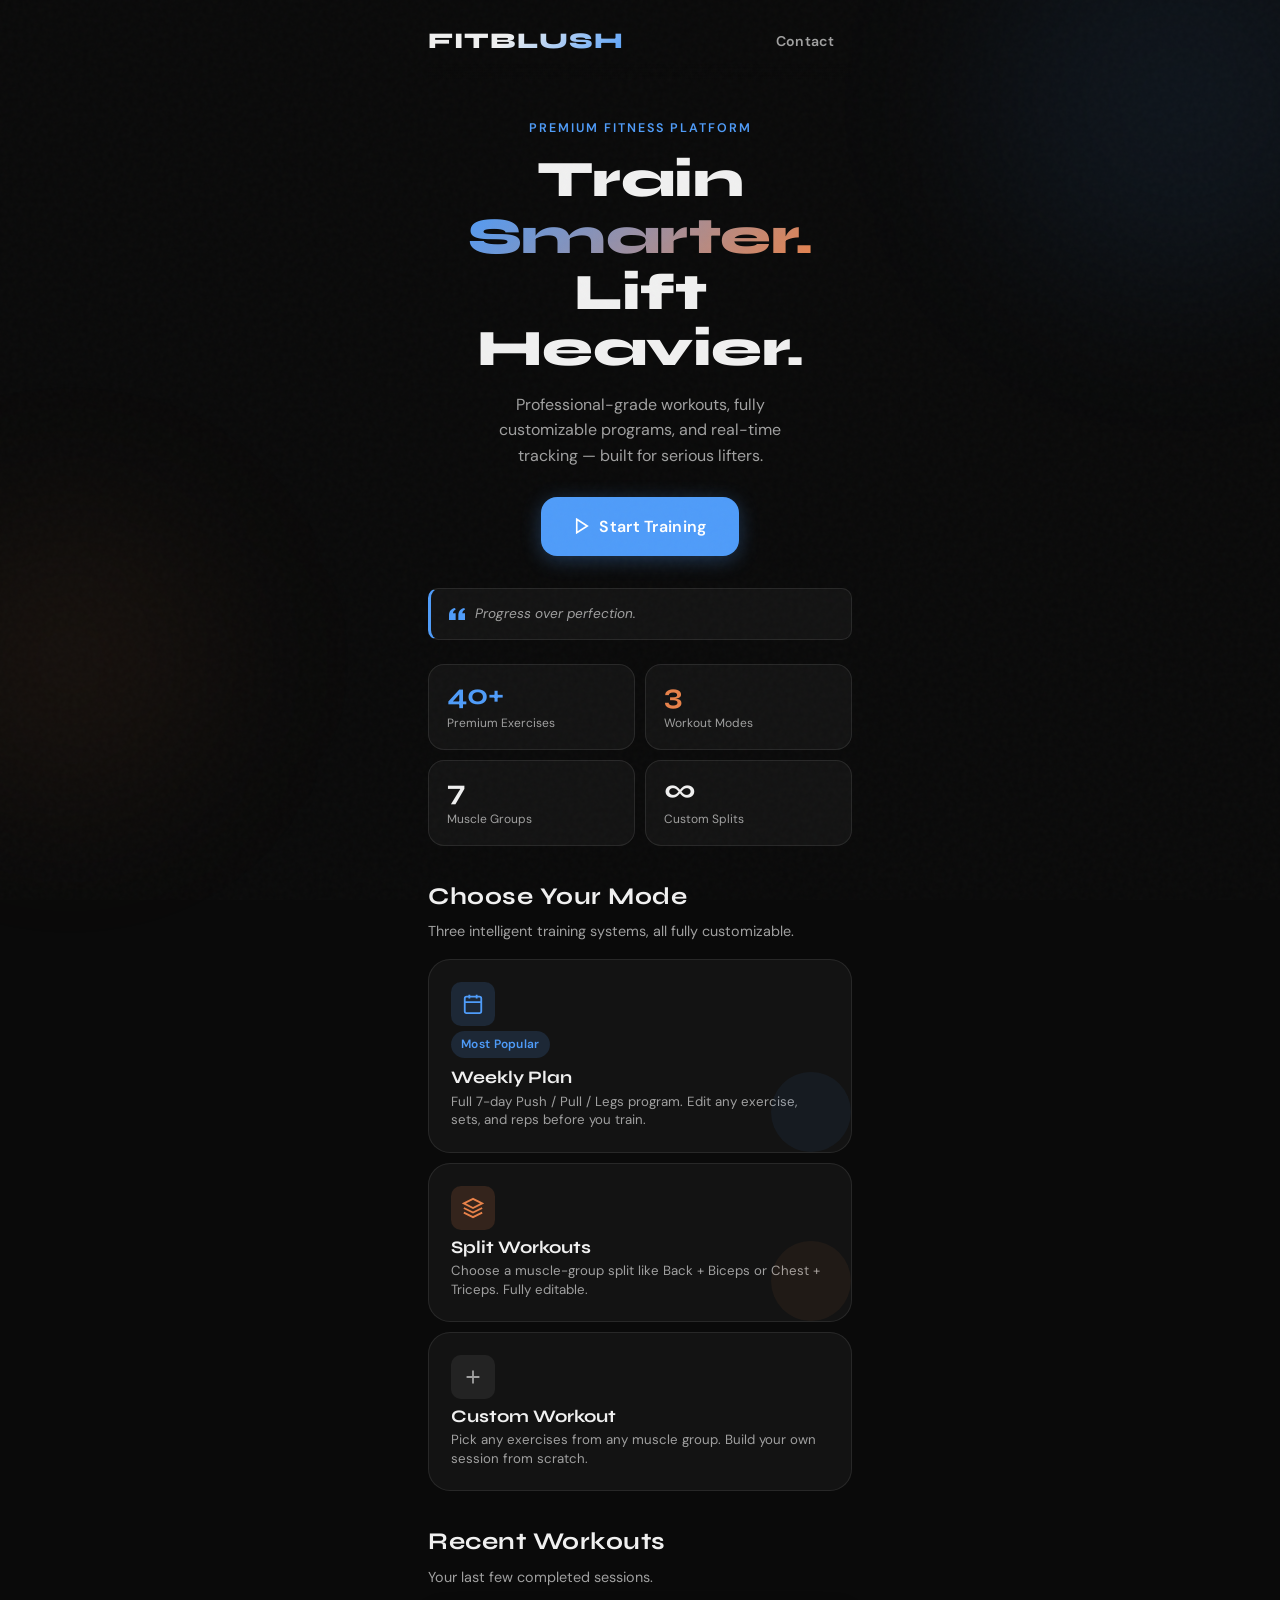
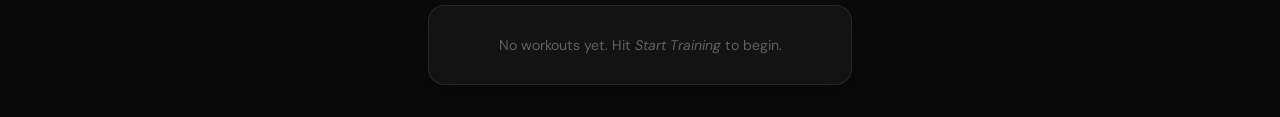
==== index.html @ eb0ba2d8 "Add files via upload" ====
<!DOCTYPE html>
<html lang="en">
<head>
  <meta charset="UTF-8">
  <meta name="viewport" content="width=device-width, initial-scale=1.0">
  <title>FITBLUSH — Premium Fitness</title>
  <link rel="stylesheet" href="style.css">
</head>
<body>
  <div class="bg-orb bg-orb-1"></div>
  <div class="bg-orb bg-orb-2"></div>

  <div class="app-container">
    <!-- NAV -->
    <nav class="navbar">
      <span class="navbar-logo">FITBLUSH</span>
      <a href="contact.html" class="btn btn-ghost">Contact</a>
    </nav>

    <!-- HERO -->
    <section class="hero fade-in">
      <div class="hero-eyebrow">Premium Fitness Platform</div>
      <h1>Train<br><span>Smarter.</span><br>Lift Heavier.</h1>
      <p>Professional-grade workouts, fully customizable programs, and real-time tracking — built for serious lifters.</p>
      <a href="builder.html" class="btn btn-primary btn-lg">
        <svg viewBox="0 0 24 24" fill="none" stroke="currentColor" stroke-width="2.2" width="18" height="18">
          <polygon points="5 3 19 12 5 21 5 3"/>
        </svg>
        Start Training
      </a>
    </section>

    <!-- QUOTE -->
    <div class="quote-bar fade-in" id="quote-bar">
      <svg viewBox="0 0 24 24" fill="currentColor" width="16" height="16" style="color:var(--accent-blue);flex-shrink:0">
        <path d="M14.017 21v-7.391c0-5.704 3.731-9.57 8.983-10.609l.995 2.151c-2.432.917-3.995 3.638-3.995 5.849h4v10h-9.983zm-14.017 0v-7.391c0-5.704 3.748-9.57 9-10.609l.996 2.151c-2.433.917-3.996 3.638-3.996 5.849h3.983v10h-9.983z"/>
      </svg>
      <p id="quote-text"></p>
    </div>

    <!-- STATS -->
    <div class="stat-grid fade-in">
      <div class="stat-box blue">
        <div class="val">40+</div>
        <div class="lbl">Premium Exercises</div>
      </div>
      <div class="stat-box orange">
        <div class="val">3</div>
        <div class="lbl">Workout Modes</div>
      </div>
      <div class="stat-box">
        <div class="val">7</div>
        <div class="lbl">Muscle Groups</div>
      </div>
      <div class="stat-box">
        <div class="val">∞</div>
        <div class="lbl">Custom Splits</div>
      </div>
    </div>

    <!-- MODES SECTION -->
    <div class="section-header">
      <h2>Choose Your Mode</h2>
      <p>Three intelligent training systems, all fully customizable.</p>
    </div>

    <div class="stagger">
      <a href="builder.html?mode=weekly" class="mode-card blue" style="display:block;text-decoration:none;margin-bottom:10px">
        <div class="mode-icon blue">
          <svg viewBox="0 0 24 24" fill="none" stroke="currentColor" stroke-width="2">
            <rect x="3" y="4" width="18" height="18" rx="2"/><line x1="16" y1="2" x2="16" y2="6"/>
            <line x1="8" y1="2" x2="8" y2="6"/><line x1="3" y1="10" x2="21" y2="10"/>
          </svg>
        </div>
        <span class="badge badge-blue" style="margin-bottom:6px">Most Popular</span>
        <h3>Weekly Plan</h3>
        <p>Full 7-day Push / Pull / Legs program. Edit any exercise, sets, and reps before you train.</p>
      </a>

      <a href="builder.html?mode=split" class="mode-card orange" style="display:block;text-decoration:none;margin-bottom:10px">
        <div class="mode-icon orange">
          <svg viewBox="0 0 24 24" fill="none" stroke="currentColor" stroke-width="2">
            <path d="M12 2L2 7l10 5 10-5-10-5z"/><path d="M2 17l10 5 10-5"/><path d="M2 12l10 5 10-5"/>
          </svg>
        </div>
        <h3>Split Workouts</h3>
        <p>Choose a muscle-group split like Back + Biceps or Chest + Triceps. Fully editable.</p>
      </a>

      <a href="builder.html?mode=custom" class="mode-card" style="display:block;text-decoration:none">
        <div class="mode-icon glass">
          <svg viewBox="0 0 24 24" fill="none" stroke="currentColor" stroke-width="2">
            <line x1="12" y1="5" x2="12" y2="19"/><line x1="5" y1="12" x2="19" y2="12"/>
          </svg>
        </div>
        <h3>Custom Workout</h3>
        <p>Pick any exercises from any muscle group. Build your own session from scratch.</p>
      </a>
    </div>

    <!-- RECENT HISTORY -->
    <div class="section-header mt-32">
      <h2>Recent Workouts</h2>
      <p>Your last few completed sessions.</p>
    </div>
    <div id="history-list">
      <div class="card card-sm text-center" style="color:var(--text-3);font-size:0.88rem;padding:28px">
        No workouts yet. Hit <em>Start Training</em> to begin.
      </div>
    </div>

    <div class="pb-32"></div>
  </div>

  <script src="script.js"></script>
  <script>
    // Quote
    document.getElementById('quote-text').textContent = randomQuote();

    // History
    const hist = WorkoutStore.getHistory();
    const histEl = document.getElementById('history-list');
    if (hist.length) {
      histEl.innerHTML = hist.slice(0, 4).map(h => {
        const d = new Date(h.date);
        const dateStr = d.toLocaleDateString('en-US', { weekday:'short', month:'short', day:'numeric' });
        const timeStr = d.toLocaleTimeString('en-US', { hour:'2-digit', minute:'2-digit' });
        return `
          <div class="day-row" style="cursor:default;margin-bottom:10px">
            <div class="day-dot"></div>
            <div class="day-row-text">
              <h4>${h.name || 'Workout'}</h4>
              <p>${h.exercises || 0} exercises · ${h.totalSets || 0} sets · ${formatTime(h.duration || 0)}</p>
            </div>
            <span class="text-xs text-3">${dateStr}<br>${timeStr}</span>
          </div>`;
      }).join('');
    }
  </script>
</body>
</html>
---- style.css ----
/* ============================================================
   FITBLUSH — Premium Design System
   Author: FitBlush / artistryanstudios@gmail.com
   ============================================================ */

@import url('https://fonts.googleapis.com/css2?family=Syne:wght@400;600;700;800&family=DM+Sans:wght@300;400;500;600&display=swap');

/* ─── TOKENS ─────────────────────────────────────────────── */
:root {
  --bg:          #0a0a0a;
  --bg-2:        #111111;
  --bg-3:        #161616;
  --glass:       rgba(255,255,255,0.04);
  --glass-2:     rgba(255,255,255,0.07);
  --glass-border:rgba(255,255,255,0.09);
  --text:        #f0f0f0;
  --text-2:      #a0a0a0;
  --text-3:      #606060;
  --accent-blue: #4F9CF9;
  --accent-blue-dim: rgba(79,156,249,0.15);
  --accent-orange: #E8824A;
  --accent-orange-dim: rgba(232,130,74,0.15);
  --glow-blue:   0 0 30px rgba(79,156,249,0.18);
  --glow-orange: 0 0 30px rgba(232,130,74,0.18);
  --radius-sm:   10px;
  --radius-md:   16px;
  --radius-lg:   22px;
  --radius-xl:   32px;
  --shadow:      0 8px 32px rgba(0,0,0,0.5);
  --shadow-sm:   0 4px 16px rgba(0,0,0,0.35);
  --font-head:   'Syne', sans-serif;
  --font-body:   'DM Sans', sans-serif;
  --transition:  0.22s cubic-bezier(0.4,0,0.2,1);
}

/* ─── RESET ──────────────────────────────────────────────── */
*, *::before, *::after { box-sizing: border-box; margin: 0; padding: 0; }
html { font-size: 16px; scroll-behavior: smooth; }
body {
  background: var(--bg);
  color: var(--text);
  font-family: var(--font-body);
  font-weight: 400;
  line-height: 1.6;
  min-height: 100vh;
  -webkit-font-smoothing: antialiased;
  overflow-x: hidden;
}
a { color: inherit; text-decoration: none; }
button { cursor: pointer; border: none; background: none; font-family: var(--font-body); }
input, select, textarea { font-family: var(--font-body); }

/* ─── NOISE TEXTURE OVERLAY ──────────────────────────────── */
body::before {
  content: '';
  position: fixed;
  inset: 0;
  background-image: url("data:image/svg+xml,%3Csvg viewBox='0 0 200 200' xmlns='http://www.w3.org/2000/svg'%3E%3Cfilter id='n'%3E%3CfeTurbulence type='fractalNoise' baseFrequency='0.9' numOctaves='4' stitchTiles='stitch'/%3E%3C/filter%3E%3Crect width='100%25' height='100%25' filter='url(%23n)' opacity='1'/%3E%3C/svg%3E");
  opacity: 0.025;
  pointer-events: none;
  z-index: 9999;
}

/* ─── BACKGROUND GLOW ORBS ──────────────────────────────── */
.bg-orb {
  position: fixed;
  border-radius: 50%;
  filter: blur(80px);
  pointer-events: none;
  z-index: 0;
}
.bg-orb-1 {
  width: 400px; height: 400px;
  background: rgba(79,156,249,0.07);
  top: -100px; right: -100px;
}
.bg-orb-2 {
  width: 300px; height: 300px;
  background: rgba(232,130,74,0.06);
  bottom: 10%; left: -80px;
}

/* ─── LAYOUT ─────────────────────────────────────────────── */
.app-container {
  position: relative;
  z-index: 1;
  max-width: 480px;
  margin: 0 auto;
  padding: 0 20px;
  min-height: 100vh;
}

/* ─── NAVBAR ─────────────────────────────────────────────── */
.navbar {
  display: flex;
  align-items: center;
  justify-content: space-between;
  padding: 20px 0 16px;
  position: sticky;
  top: 0;
  z-index: 100;
  background: linear-gradient(to bottom, var(--bg) 80%, transparent);
}
.navbar-logo {
  font-family: var(--font-head);
  font-weight: 800;
  font-size: 1.4rem;
  letter-spacing: 1px;
  background: linear-gradient(135deg, var(--text) 40%, var(--accent-blue));
  -webkit-background-clip: text;
  -webkit-text-fill-color: transparent;
}
.navbar-back {
  display: flex;
  align-items: center;
  gap: 6px;
  color: var(--text-2);
  font-size: 0.9rem;
  font-weight: 500;
  transition: color var(--transition);
}
.navbar-back:hover { color: var(--text); }
.navbar-back svg { width: 18px; height: 18px; }

/* ─── GLASS CARD ─────────────────────────────────────────── */
.card {
  background: var(--glass);
  border: 1px solid var(--glass-border);
  border-radius: var(--radius-lg);
  backdrop-filter: blur(12px);
  -webkit-backdrop-filter: blur(12px);
  padding: 24px;
  box-shadow: var(--shadow-sm);
  transition: border-color var(--transition), box-shadow var(--transition);
}
.card:hover {
  border-color: rgba(255,255,255,0.14);
  box-shadow: var(--shadow);
}
.card-sm { padding: 16px 20px; border-radius: var(--radius-md); }

/* ─── BUTTONS ────────────────────────────────────────────── */
.btn {
  display: inline-flex;
  align-items: center;
  justify-content: center;
  gap: 8px;
  padding: 14px 28px;
  border-radius: var(--radius-md);
  font-family: var(--font-body);
  font-weight: 600;
  font-size: 0.95rem;
  letter-spacing: 0.3px;
  transition: all var(--transition);
  position: relative;
  overflow: hidden;
}
.btn::after {
  content: '';
  position: absolute;
  inset: 0;
  background: rgba(255,255,255,0);
  transition: background var(--transition);
}
.btn:hover::after { background: rgba(255,255,255,0.06); }
.btn:active { transform: scale(0.97); }

.btn-primary {
  background: var(--accent-blue);
  color: #fff;
  box-shadow: 0 4px 20px rgba(79,156,249,0.3);
}
.btn-primary:hover { box-shadow: 0 6px 28px rgba(79,156,249,0.45); }

.btn-secondary {
  background: var(--glass-2);
  border: 1px solid var(--glass-border);
  color: var(--text);
}

.btn-orange {
  background: var(--accent-orange);
  color: #fff;
  box-shadow: 0 4px 20px rgba(232,130,74,0.3);
}
.btn-orange:hover { box-shadow: 0 6px 28px rgba(232,130,74,0.45); }

.btn-ghost {
  color: var(--text-2);
  padding: 10px 18px;
  font-size: 0.88rem;
}
.btn-ghost:hover { color: var(--text); }

.btn-full { width: 100%; }
.btn-lg { padding: 17px 32px; font-size: 1rem; border-radius: var(--radius-md); }

.btn-icon {
  width: 48px; height: 48px;
  padding: 0;
  border-radius: 50%;
  background: var(--glass-2);
  border: 1px solid var(--glass-border);
  color: var(--text);
  flex-shrink: 0;
}
.btn-icon svg { width: 20px; height: 20px; }
.btn-icon:hover { background: var(--glass-border); }

/* ─── FORM INPUTS ────────────────────────────────────────── */
.input {
  width: 100%;
  background: var(--glass);
  border: 1px solid var(--glass-border);
  border-radius: var(--radius-sm);
  color: var(--text);
  padding: 12px 16px;
  font-size: 0.95rem;
  transition: border-color var(--transition);
  outline: none;
}
.input:focus { border-color: rgba(79,156,249,0.5); }
.input::placeholder { color: var(--text-3); }

.input-num {
  width: 64px;
  text-align: center;
  padding: 8px 8px;
  font-size: 1rem;
  font-weight: 600;
  border-radius: var(--radius-sm);
  background: var(--glass-2);
  border: 1px solid var(--glass-border);
  color: var(--text);
  outline: none;
  transition: border-color var(--transition);
  -moz-appearance: textfield;
}
.input-num:focus { border-color: var(--accent-blue); }
.input-num::-webkit-inner-spin-button,
.input-num::-webkit-outer-spin-button { -webkit-appearance: none; }

/* ─── LABEL ──────────────────────────────────────────────── */
.label {
  font-size: 0.75rem;
  font-weight: 600;
  text-transform: uppercase;
  letter-spacing: 1px;
  color: var(--text-3);
  display: block;
  margin-bottom: 6px;
}
.label-blue { color: var(--accent-blue); }
.label-orange { color: var(--accent-orange); }

/* ─── SECTION HEADER ─────────────────────────────────────── */
.section-header {
  margin: 32px 0 16px;
}
.section-header h2 {
  font-family: var(--font-head);
  font-size: 1.5rem;
  font-weight: 700;
  letter-spacing: 0.5px;
}
.section-header p {
  color: var(--text-2);
  font-size: 0.9rem;
  margin-top: 4px;
}

/* ─── HERO ───────────────────────────────────────────────── */
.hero {
  padding: 40px 0 32px;
  text-align: center;
}
.hero-eyebrow {
  font-size: 0.78rem;
  font-weight: 600;
  letter-spacing: 2px;
  text-transform: uppercase;
  color: var(--accent-blue);
  margin-bottom: 14px;
}
.hero h1 {
  font-family: var(--font-head);
  font-size: clamp(2.4rem, 8vw, 3.2rem);
  font-weight: 800;
  line-height: 1.1;
  letter-spacing: -0.5px;
}
.hero h1 span {
  background: linear-gradient(135deg, var(--accent-blue), var(--accent-orange));
  -webkit-background-clip: text;
  -webkit-text-fill-color: transparent;
}
.hero p {
  color: var(--text-2);
  font-size: 1rem;
  margin: 14px 0 28px;
  max-width: 320px;
  margin-left: auto;
  margin-right: auto;
}

/* ─── MOTIVATION QUOTE ───────────────────────────────────── */
.quote-bar {
  display: flex;
  align-items: center;
  gap: 10px;
  padding: 14px 18px;
  background: var(--glass);
  border: 1px solid var(--glass-border);
  border-left: 3px solid var(--accent-blue);
  border-radius: var(--radius-sm);
  margin-bottom: 24px;
}
.quote-bar p {
  font-size: 0.85rem;
  color: var(--text-2);
  font-style: italic;
}

/* ─── BADGE ──────────────────────────────────────────────── */
.badge {
  display: inline-flex;
  align-items: center;
  gap: 5px;
  padding: 4px 10px;
  border-radius: 100px;
  font-size: 0.75rem;
  font-weight: 600;
  letter-spacing: 0.3px;
}
.badge-blue  { background: var(--accent-blue-dim);   color: var(--accent-blue);   }
.badge-orange{ background: var(--accent-orange-dim); color: var(--accent-orange); }
.badge-glass { background: var(--glass-2); color: var(--text-2); }

/* ─── DIVIDER ────────────────────────────────────────────── */
.divider {
  height: 1px;
  background: var(--glass-border);
  margin: 20px 0;
}

/* ─── EXERCISE ROW ───────────────────────────────────────── */
.exercise-row {
  display: flex;
  align-items: flex-start;
  justify-content: space-between;
  gap: 12px;
  padding: 16px 20px;
  background: var(--glass);
  border: 1px solid var(--glass-border);
  border-radius: var(--radius-md);
  transition: border-color var(--transition);
}
.exercise-row:hover { border-color: rgba(255,255,255,0.12); }
.exercise-row + .exercise-row { margin-top: 10px; }

.exercise-name {
  font-weight: 600;
  font-size: 0.95rem;
  color: var(--text);
  flex: 1;
  padding-top: 2px;
}
.exercise-muscle {
  font-size: 0.75rem;
  color: var(--text-3);
  margin-top: 2px;
  font-weight: 400;
}

.exercise-controls {
  display: flex;
  align-items: center;
  gap: 12px;
  flex-shrink: 0;
}
.field-group {
  display: flex;
  flex-direction: column;
  align-items: center;
  gap: 4px;
}
.field-group label {
  font-size: 0.65rem;
  font-weight: 600;
  text-transform: uppercase;
  letter-spacing: 0.8px;
  color: var(--text-3);
}

/* ─── PROGRESS BAR ───────────────────────────────────────── */
.progress-bar {
  height: 4px;
  background: var(--glass-2);
  border-radius: 100px;
  overflow: hidden;
}
.progress-fill {
  height: 100%;
  background: linear-gradient(90deg, var(--accent-blue), var(--accent-orange));
  border-radius: 100px;
  transition: width 0.4s cubic-bezier(0.4,0,0.2,1);
}

/* ─── ACTIVE WORKOUT ─────────────────────────────────────── */
.workout-timer {
  font-family: var(--font-head);
  font-size: clamp(3.5rem, 18vw, 5.5rem);
  font-weight: 800;
  letter-spacing: -2px;
  text-align: center;
  line-height: 1;
  background: linear-gradient(135deg, var(--text) 50%, var(--accent-blue));
  -webkit-background-clip: text;
  -webkit-text-fill-color: transparent;
}

.workout-exercise-name {
  font-family: var(--font-head);
  font-size: clamp(1.5rem, 6vw, 2rem);
  font-weight: 700;
  text-align: center;
  letter-spacing: 0.3px;
}

.set-bubble {
  width: 36px; height: 36px;
  border-radius: 50%;
  display: flex; align-items: center; justify-content: center;
  font-size: 0.85rem;
  font-weight: 700;
  border: 2px solid var(--glass-border);
  color: var(--text-3);
  transition: all var(--transition);
}
.set-bubble.done {
  background: var(--accent-blue);
  border-color: var(--accent-blue);
  color: #fff;
}
.set-bubble.active {
  background: var(--accent-orange-dim);
  border-color: var(--accent-orange);
  color: var(--accent-orange);
}

/* ─── REST OVERLAY ───────────────────────────────────────── */
.rest-overlay {
  position: fixed;
  inset: 0;
  background: rgba(10,10,10,0.92);
  backdrop-filter: blur(16px);
  z-index: 200;
  display: flex;
  flex-direction: column;
  align-items: center;
  justify-content: center;
  gap: 20px;
  opacity: 0;
  pointer-events: none;
  transition: opacity 0.3s;
}
.rest-overlay.active { opacity: 1; pointer-events: all; }
.rest-label {
  font-size: 0.8rem;
  font-weight: 700;
  letter-spacing: 2px;
  text-transform: uppercase;
  color: var(--accent-orange);
}
.rest-timer {
  font-family: var(--font-head);
  font-size: clamp(5rem, 22vw, 8rem);
  font-weight: 800;
  letter-spacing: -4px;
  line-height: 1;
  color: var(--text);
}
.rest-ring {
  width: 180px; height: 180px;
  position: relative;
}
.rest-ring svg {
  width: 100%; height: 100%;
  transform: rotate(-90deg);
}
.rest-ring-text {
  position: absolute;
  inset: 0;
  display: flex;
  flex-direction: column;
  align-items: center;
  justify-content: center;
  gap: 4px;
}

/* ─── BOTTOM CONTROL BAR ─────────────────────────────────── */
.control-bar {
  position: fixed;
  bottom: 0;
  left: 50%;
  transform: translateX(-50%);
  width: 100%;
  max-width: 480px;
  padding: 16px 20px 28px;
  background: linear-gradient(to top, var(--bg) 70%, transparent);
  display: flex;
  align-items: center;
  justify-content: space-between;
  gap: 12px;
  z-index: 50;
}

/* ─── MODE CARDS ─────────────────────────────────────────── */
.mode-card {
  display: flex;
  flex-direction: column;
  gap: 8px;
  padding: 22px 22px;
  background: var(--glass);
  border: 1px solid var(--glass-border);
  border-radius: var(--radius-lg);
  cursor: pointer;
  transition: all var(--transition);
  position: relative;
  overflow: hidden;
  text-align: left;
}
.mode-card::before {
  content: '';
  position: absolute;
  bottom: 0; right: 0;
  width: 80px; height: 80px;
  border-radius: 50%;
  opacity: 0.06;
  transition: opacity var(--transition);
}
.mode-card:hover { transform: translateY(-2px); box-shadow: var(--shadow); border-color: rgba(255,255,255,0.14); }
.mode-card:hover::before { opacity: 0.12; }
.mode-card:active { transform: scale(0.98); }

.mode-card.blue::before { background: var(--accent-blue); }
.mode-card.orange::before { background: var(--accent-orange); }

.mode-icon {
  width: 44px; height: 44px;
  border-radius: var(--radius-sm);
  display: flex; align-items: center; justify-content: center;
  margin-bottom: 4px;
}
.mode-icon svg { width: 22px; height: 22px; }
.mode-icon.blue { background: var(--accent-blue-dim); color: var(--accent-blue); }
.mode-icon.orange { background: var(--accent-orange-dim); color: var(--accent-orange); }
.mode-icon.glass { background: var(--glass-2); color: var(--text-2); }

.mode-card h3 {
  font-family: var(--font-head);
  font-size: 1.1rem;
  font-weight: 700;
}
.mode-card p {
  font-size: 0.83rem;
  color: var(--text-2);
  line-height: 1.4;
}

/* ─── SPLIT CARD ─────────────────────────────────────────── */
.split-card {
  display: flex;
  align-items: center;
  gap: 14px;
  padding: 18px 20px;
  background: var(--glass);
  border: 1px solid var(--glass-border);
  border-radius: var(--radius-md);
  cursor: pointer;
  transition: all var(--transition);
}
.split-card:hover { border-color: rgba(255,255,255,0.14); transform: translateX(3px); }
.split-card:active { transform: scale(0.98); }
.split-card + .split-card { margin-top: 10px; }
.split-card-icon {
  width: 42px; height: 42px;
  border-radius: var(--radius-sm);
  background: var(--glass-2);
  display: flex; align-items: center; justify-content: center;
  font-size: 1.2rem;
  flex-shrink: 0;
}
.split-card-text h4 { font-weight: 600; font-size: 0.95rem; }
.split-card-text p  { font-size: 0.8rem; color: var(--text-2); margin-top: 2px; }
.split-card-arrow { margin-left: auto; color: var(--text-3); }

/* ─── DAY ROW ────────────────────────────────────────────── */
.day-row {
  display: flex;
  align-items: center;
  gap: 14px;
  padding: 16px 20px;
  background: var(--glass);
  border: 1px solid var(--glass-border);
  border-radius: var(--radius-md);
  cursor: pointer;
  transition: all var(--transition);
  margin-bottom: 10px;
}
.day-row:hover { border-color: rgba(255,255,255,0.14); }
.day-dot {
  width: 10px; height: 10px;
  border-radius: 50%;
  background: var(--accent-blue);
  flex-shrink: 0;
}
.day-dot.rest { background: var(--text-3); }
.day-row-text { flex: 1; }
.day-row-text h4 { font-weight: 600; font-size: 0.9rem; }
.day-row-text p  { font-size: 0.78rem; color: var(--text-2); margin-top: 1px; }

/* ─── STAT ROW ───────────────────────────────────────────── */
.stat-grid {
  display: grid;
  grid-template-columns: 1fr 1fr;
  gap: 10px;
  margin: 16px 0;
}
.stat-box {
  background: var(--glass);
  border: 1px solid var(--glass-border);
  border-radius: var(--radius-md);
  padding: 16px 18px;
}
.stat-box .val {
  font-family: var(--font-head);
  font-size: 1.8rem;
  font-weight: 700;
  line-height: 1;
}
.stat-box .lbl {
  font-size: 0.75rem;
  color: var(--text-2);
  margin-top: 4px;
}
.stat-box.blue .val { color: var(--accent-blue); }
.stat-box.orange .val { color: var(--accent-orange); }

/* ─── TAG ────────────────────────────────────────────────── */
.tag {
  display: inline-flex;
  align-items: center;
  padding: 3px 9px;
  border-radius: 100px;
  font-size: 0.72rem;
  font-weight: 600;
  background: var(--glass-2);
  color: var(--text-3);
  margin: 2px;
}

/* ─── CONTACT ────────────────────────────────────────────── */
.contact-card {
  text-align: center;
  padding: 36px 28px;
}
.contact-card .icon-wrap {
  width: 64px; height: 64px;
  border-radius: var(--radius-md);
  background: var(--accent-blue-dim);
  display: flex; align-items: center; justify-content: center;
  margin: 0 auto 20px;
}
.contact-card .icon-wrap svg { width: 28px; height: 28px; color: var(--accent-blue); }

/* ─── COMPLETION SCREEN ──────────────────────────────────── */
.complete-screen {
  display: flex;
  flex-direction: column;
  align-items: center;
  justify-content: center;
  text-align: center;
  gap: 16px;
  padding: 60px 0;
}
.complete-icon {
  width: 80px; height: 80px;
  border-radius: 50%;
  background: var(--accent-orange-dim);
  display: flex; align-items: center; justify-content: center;
  font-size: 2rem;
  border: 2px solid var(--accent-orange);
  animation: pulse 2s infinite;
}
@keyframes pulse {
  0%, 100% { box-shadow: 0 0 0 0 rgba(232,130,74,0.3); }
  50%       { box-shadow: 0 0 0 16px rgba(232,130,74,0); }
}

/* ─── TOAST ──────────────────────────────────────────────── */
.toast {
  position: fixed;
  top: 24px;
  left: 50%;
  transform: translateX(-50%) translateY(-80px);
  background: var(--bg-3);
  border: 1px solid var(--glass-border);
  border-radius: var(--radius-md);
  padding: 12px 22px;
  font-size: 0.88rem;
  font-weight: 500;
  color: var(--text);
  z-index: 500;
  transition: transform 0.3s cubic-bezier(0.4,0,0.2,1);
  white-space: nowrap;
  box-shadow: var(--shadow);
}
.toast.show { transform: translateX(-50%) translateY(0); }

/* ─── SCROLLBAR ──────────────────────────────────────────── */
::-webkit-scrollbar { width: 4px; }
::-webkit-scrollbar-track { background: transparent; }
::-webkit-scrollbar-thumb { background: var(--glass-border); border-radius: 10px; }

/* ─── UTILITIES ──────────────────────────────────────────── */
.mt-4  { margin-top: 4px; }
.mt-8  { margin-top: 8px; }
.mt-12 { margin-top: 12px; }
.mt-16 { margin-top: 16px; }
.mt-20 { margin-top: 20px; }
.mt-24 { margin-top: 24px; }
.mt-32 { margin-top: 32px; }
.mb-24 { margin-bottom: 24px; }
.mb-80 { margin-bottom: 80px; }
.pb-32 { padding-bottom: 32px; }
.pb-100{ padding-bottom: 100px; }
.gap-8 { gap: 8px; }
.flex  { display: flex; }
.flex-col { flex-direction: column; }
.items-center { align-items: center; }
.justify-between { justify-content: space-between; }
.w-full { width: 100%; }
.text-center { text-align: center; }
.text-sm { font-size: 0.85rem; }
.text-xs { font-size: 0.75rem; }
.text-2 { color: var(--text-2); }
.text-3 { color: var(--text-3); }
.font-head { font-family: var(--font-head); }
.font-bold { font-weight: 700; }
.hidden { display: none !important; }

/* ─── ANIMATIONS ─────────────────────────────────────────── */
.fade-in {
  animation: fadeIn 0.4s ease both;
}
@keyframes fadeIn {
  from { opacity: 0; transform: translateY(10px); }
  to   { opacity: 1; transform: translateY(0); }
}
.stagger > * { animation: fadeIn 0.4s ease both; }
.stagger > *:nth-child(1) { animation-delay: 0.05s; }
.stagger > *:nth-child(2) { animation-delay: 0.1s;  }
.stagger > *:nth-child(3) { animation-delay: 0.15s; }
.stagger > *:nth-child(4) { animation-delay: 0.2s;  }
.stagger > *:nth-child(5) { animation-delay: 0.25s; }
.stagger > *:nth-child(6) { animation-delay: 0.3s;  }

/* ─── CHECKBOX ───────────────────────────────────────────── */
.checkbox-row {
  display: flex;
  align-items: center;
  gap: 12px;
  cursor: pointer;
  padding: 10px 0;
}
.checkbox-custom {
  width: 20px; height: 20px;
  border-radius: 6px;
  border: 2px solid var(--glass-border);
  display: flex; align-items: center; justify-content: center;
  flex-shrink: 0;
  transition: all var(--transition);
}
.checkbox-custom.checked {
  background: var(--accent-blue);
  border-color: var(--accent-blue);
}
.checkbox-custom svg { width: 12px; height: 12px; opacity: 0; transition: opacity var(--transition); }
.checkbox-custom.checked svg { opacity: 1; }

/* ─── RESPONSIVE ─────────────────────────────────────────── */
@media (min-width: 520px) {
  .app-container { padding: 0 28px; }
}
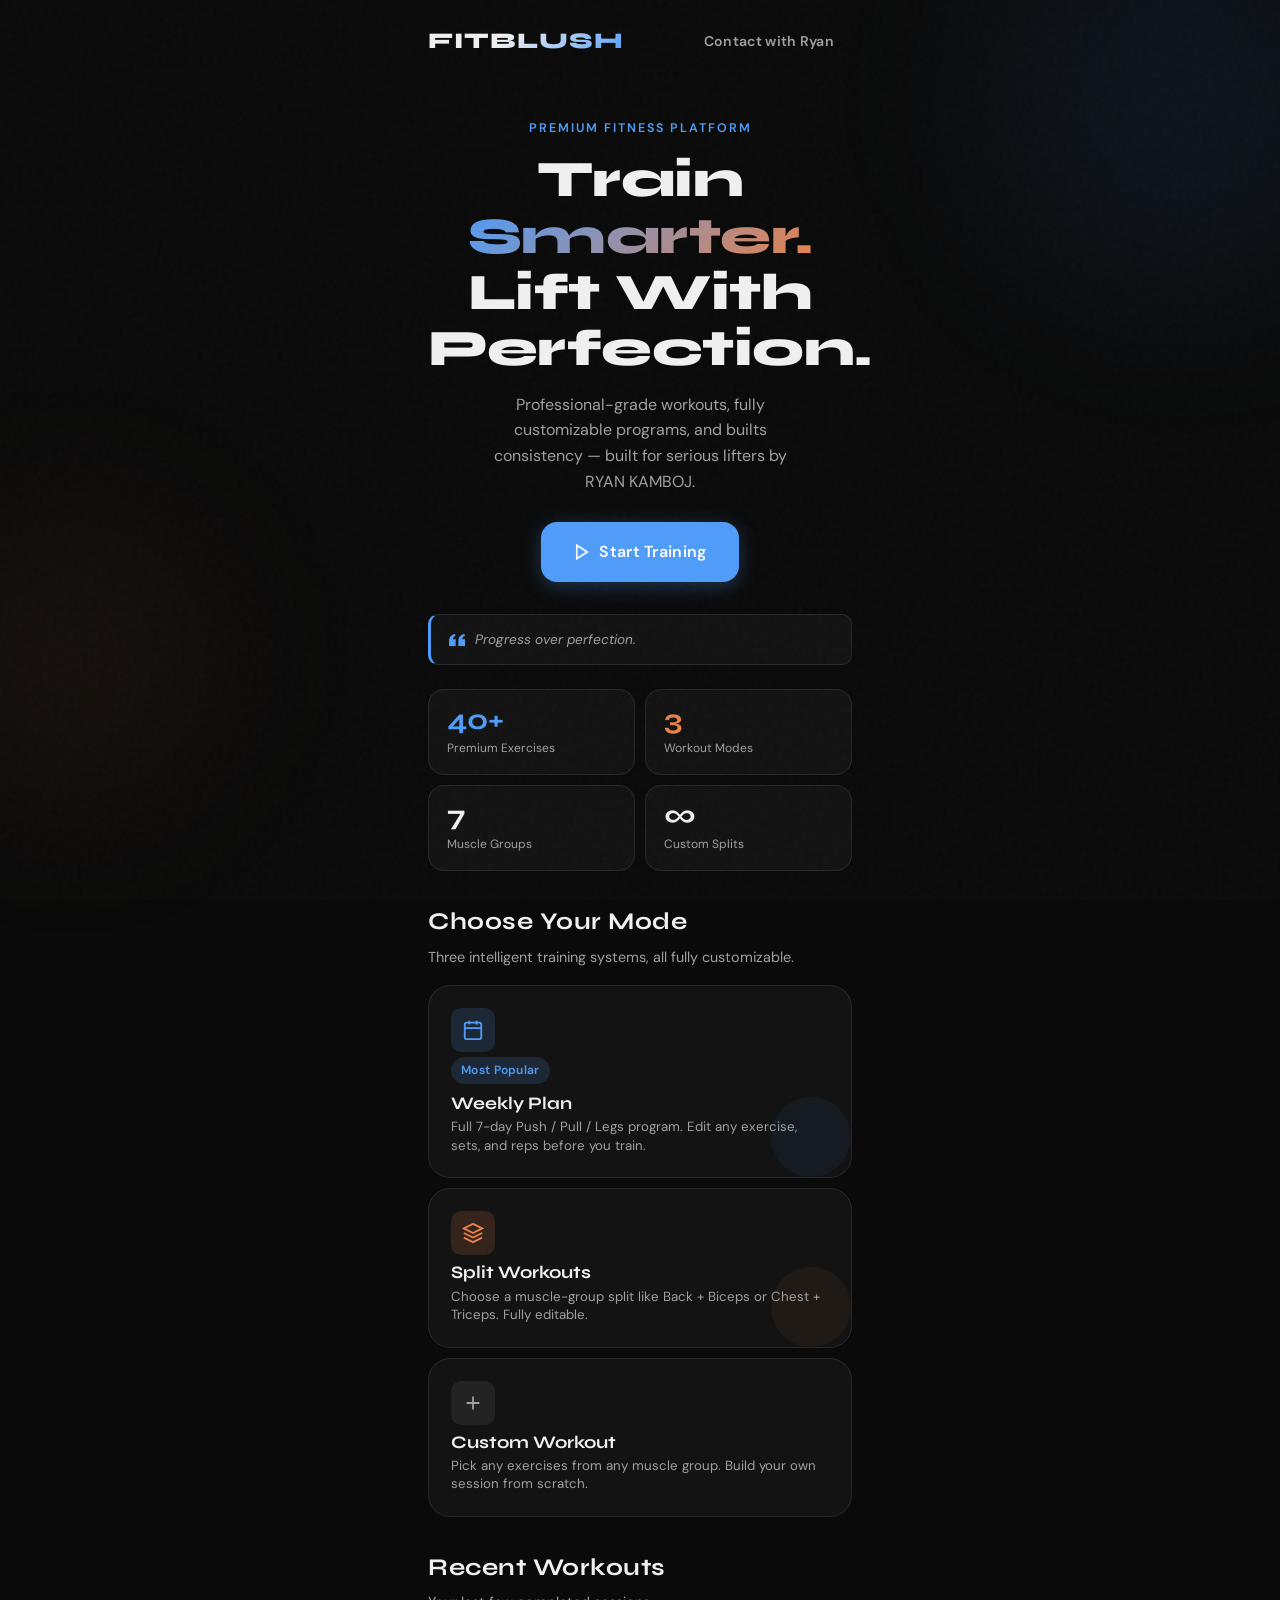
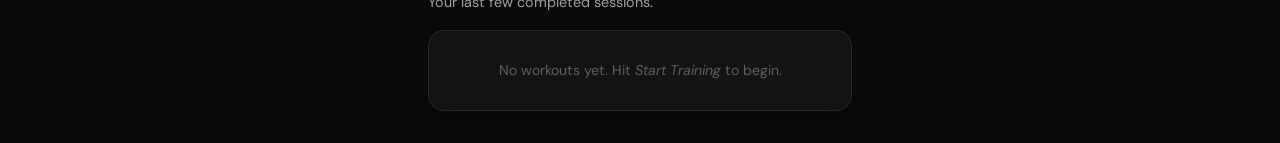
==== commit 4f3505e1: "Update contact link and hero section text" ====
--- a/index.html
+++ b/index.html
@@ -14,14 +14,14 @@
     <!-- NAV -->
     <nav class="navbar">
       <span class="navbar-logo">FITBLUSH</span>
-      <a href="contact.html" class="btn btn-ghost">Contact</a>
+      <a href="contact.html" class="btn btn-ghost">Contact with Ryan</a>
     </nav>
 
     <!-- HERO -->
     <section class="hero fade-in">
       <div class="hero-eyebrow">Premium Fitness Platform</div>
-      <h1>Train<br><span>Smarter.</span><br>Lift Heavier.</h1>
-      <p>Professional-grade workouts, fully customizable programs, and real-time tracking — built for serious lifters.</p>
+      <h1>Train<br><span>Smarter.</span><br>Lift With Perfection.</h1>
+      <p>Professional-grade workouts, fully customizable programs, and builts consistency — built for serious lifters by RYAN KAMBOJ.</p>
       <a href="builder.html" class="btn btn-primary btn-lg">
         <svg viewBox="0 0 24 24" fill="none" stroke="currentColor" stroke-width="2.2" width="18" height="18">
           <polygon points="5 3 19 12 5 21 5 3"/>
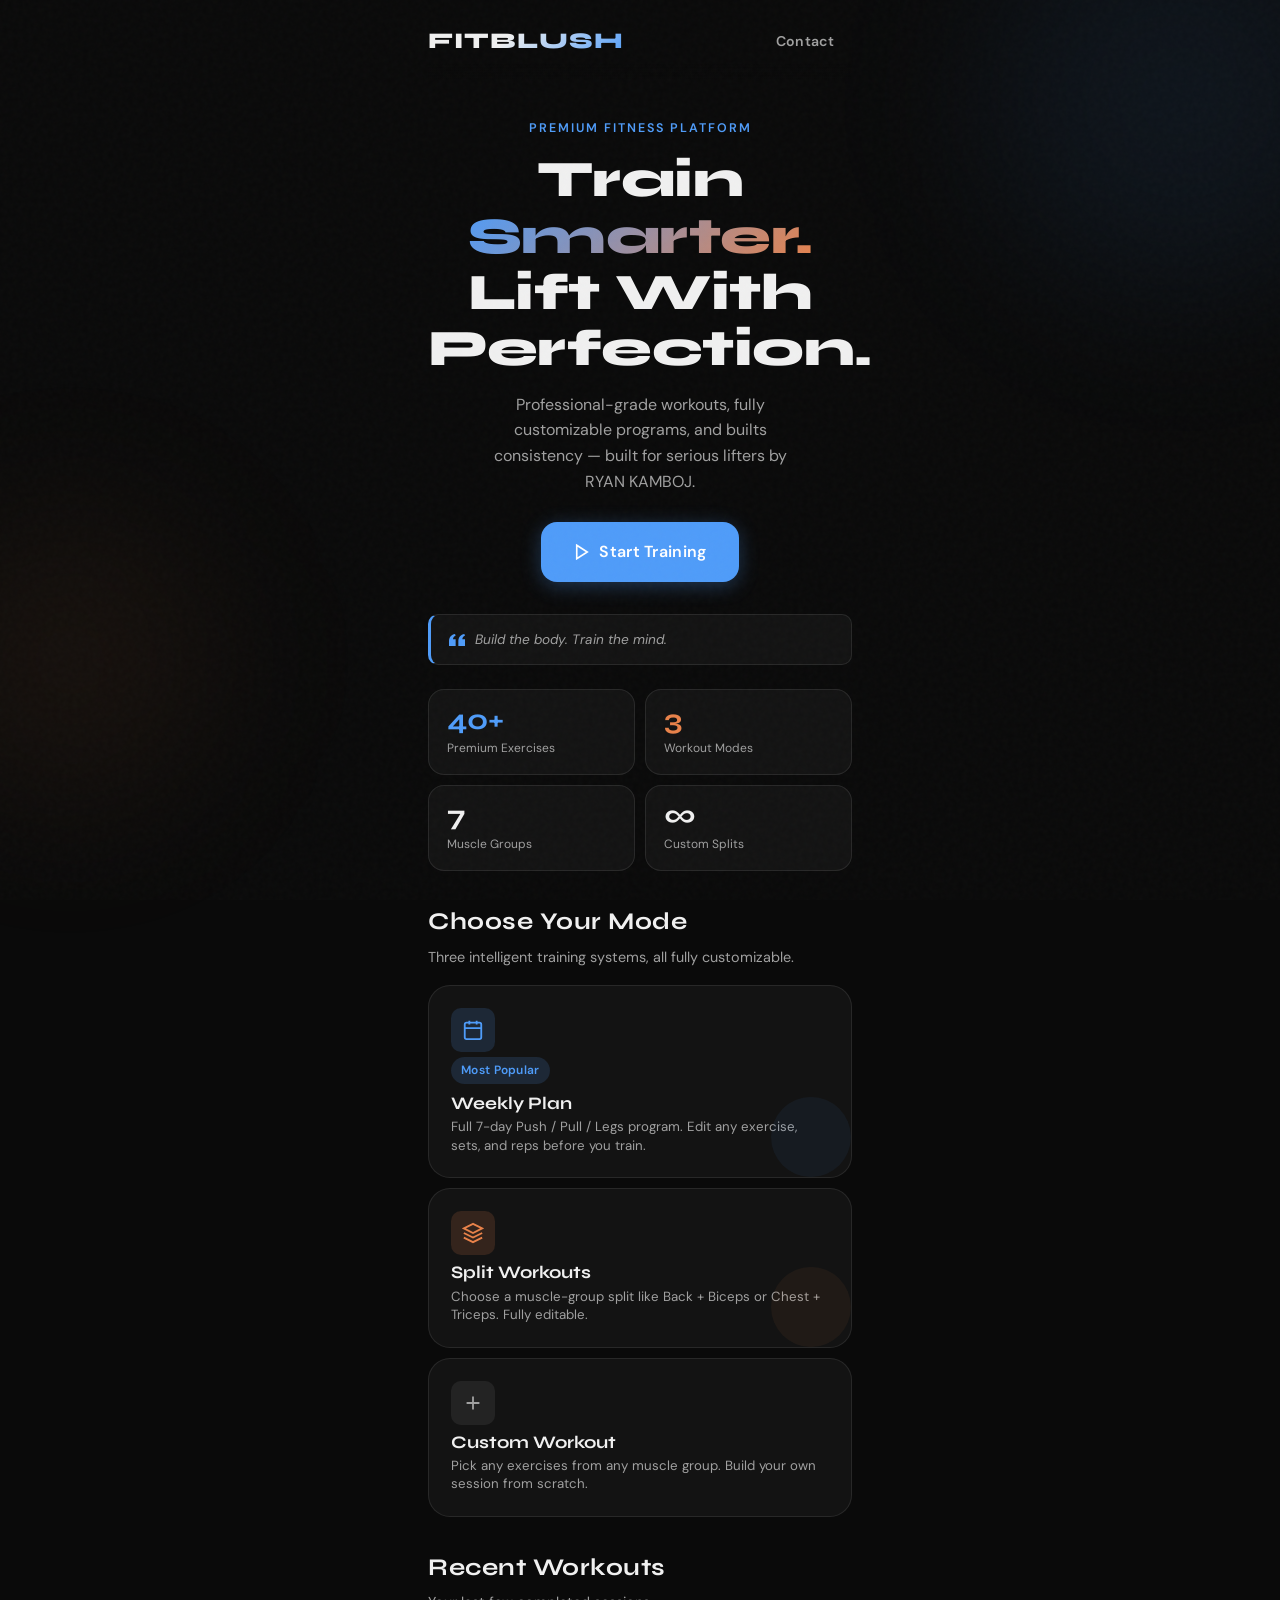
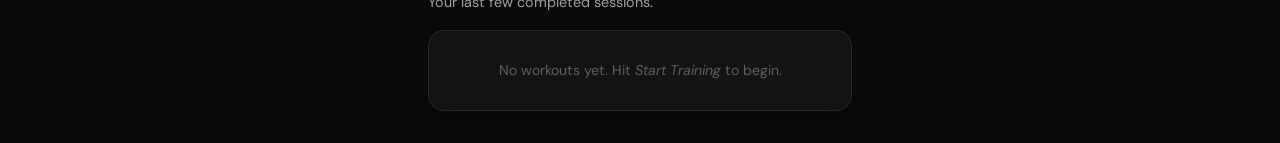
==== commit 0e2e3c6d: "Update index.html" ====
--- a/index.html
+++ b/index.html
@@ -14,7 +14,7 @@
     <!-- NAV -->
     <nav class="navbar">
       <span class="navbar-logo">FITBLUSH</span>
-      <a href="contact.html" class="btn btn-ghost">Contact with Ryan</a>
+      <a href="contact.html" class="btn btn-ghost">Contact</a>
     </nav>
 
     <!-- HERO -->
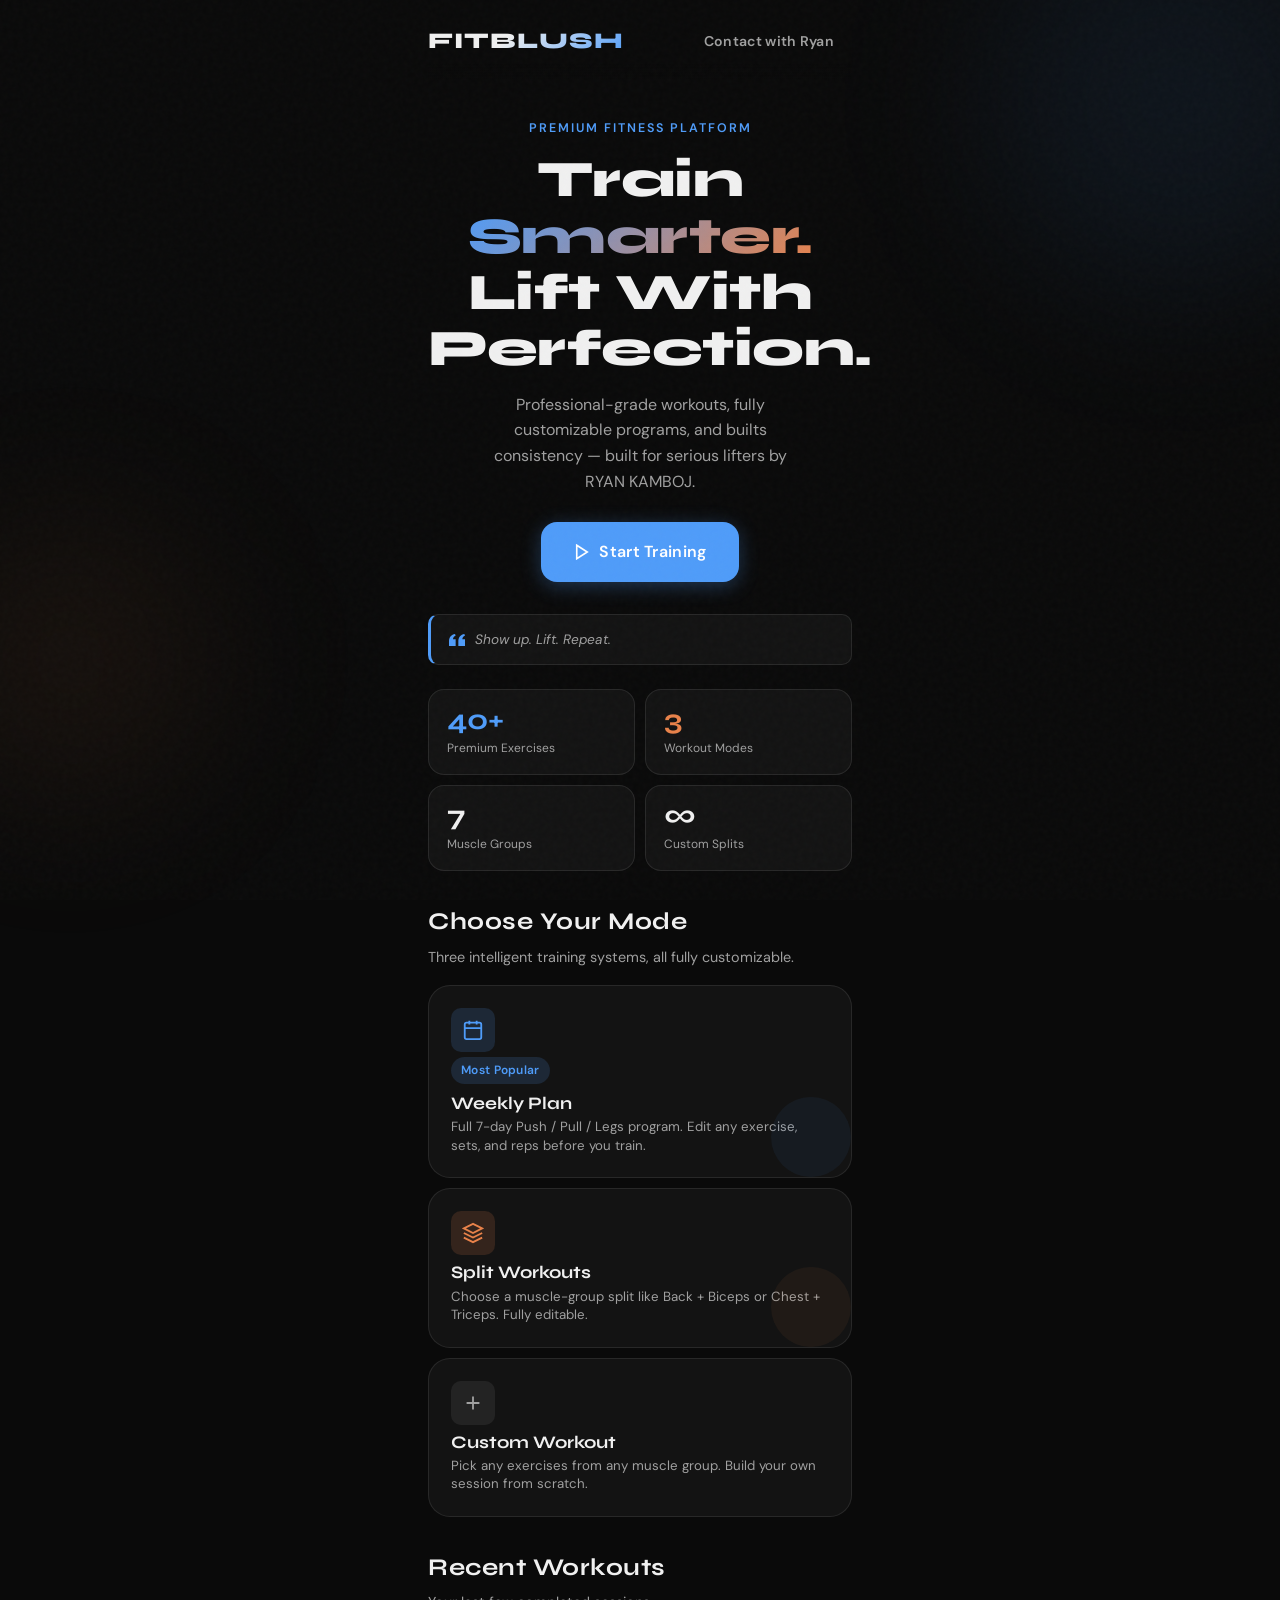
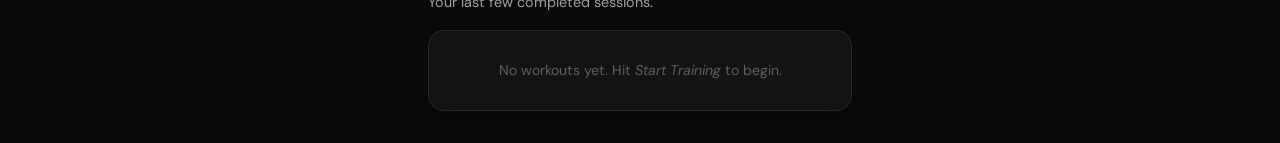
==== commit f1aa4456: "Add files via upload" ====
--- a/index.html
+++ b/index.html
@@ -1,11 +1,15 @@
 <!DOCTYPE html>
 <html lang="en">
+
 <head>
   <meta charset="UTF-8">
   <meta name="viewport" content="width=device-width, initial-scale=1.0">
   <title>FITBLUSH — Premium Fitness</title>
   <link rel="stylesheet" href="style.css">
+  <script async src="https://pagead2.googlesyndication.com/pagead/js/adsbygoogle.js?client=ca-pub-3664134291252435"
+     crossorigin="anonymous"></script>
 </head>
+
 <body>
   <div class="bg-orb bg-orb-1"></div>
   <div class="bg-orb bg-orb-2"></div>
@@ -14,17 +18,18 @@
     <!-- NAV -->
     <nav class="navbar">
       <span class="navbar-logo">FITBLUSH</span>
-      <a href="contact.html" class="btn btn-ghost">Contact</a>
+      <a href="contact.html" class="btn btn-ghost">Contact with Ryan</a>
     </nav>
 
     <!-- HERO -->
     <section class="hero fade-in">
       <div class="hero-eyebrow">Premium Fitness Platform</div>
       <h1>Train<br><span>Smarter.</span><br>Lift With Perfection.</h1>
-      <p>Professional-grade workouts, fully customizable programs, and builts consistency — built for serious lifters by RYAN KAMBOJ.</p>
+      <p>Professional-grade workouts, fully customizable programs, and builts consistency — built for serious lifters by
+        RYAN KAMBOJ.</p>
       <a href="builder.html" class="btn btn-primary btn-lg">
         <svg viewBox="0 0 24 24" fill="none" stroke="currentColor" stroke-width="2.2" width="18" height="18">
-          <polygon points="5 3 19 12 5 21 5 3"/>
+          <polygon points="5 3 19 12 5 21 5 3" />
         </svg>
         Start Training
       </a>
@@ -32,8 +37,10 @@
 
     <!-- QUOTE -->
     <div class="quote-bar fade-in" id="quote-bar">
-      <svg viewBox="0 0 24 24" fill="currentColor" width="16" height="16" style="color:var(--accent-blue);flex-shrink:0">
-        <path d="M14.017 21v-7.391c0-5.704 3.731-9.57 8.983-10.609l.995 2.151c-2.432.917-3.995 3.638-3.995 5.849h4v10h-9.983zm-14.017 0v-7.391c0-5.704 3.748-9.57 9-10.609l.996 2.151c-2.433.917-3.996 3.638-3.996 5.849h3.983v10h-9.983z"/>
+      <svg viewBox="0 0 24 24" fill="currentColor" width="16" height="16"
+        style="color:var(--accent-blue);flex-shrink:0">
+        <path
+          d="M14.017 21v-7.391c0-5.704 3.731-9.57 8.983-10.609l.995 2.151c-2.432.917-3.995 3.638-3.995 5.849h4v10h-9.983zm-14.017 0v-7.391c0-5.704 3.748-9.57 9-10.609l.996 2.151c-2.433.917-3.996 3.638-3.996 5.849h3.983v10h-9.983z" />
       </svg>
       <p id="quote-text"></p>
     </div>
@@ -65,11 +72,14 @@
     </div>
 
     <div class="stagger">
-      <a href="builder.html?mode=weekly" class="mode-card blue" style="display:block;text-decoration:none;margin-bottom:10px">
+      <a href="builder.html?mode=weekly" class="mode-card blue"
+        style="display:block;text-decoration:none;margin-bottom:10px">
         <div class="mode-icon blue">
           <svg viewBox="0 0 24 24" fill="none" stroke="currentColor" stroke-width="2">
-            <rect x="3" y="4" width="18" height="18" rx="2"/><line x1="16" y1="2" x2="16" y2="6"/>
-            <line x1="8" y1="2" x2="8" y2="6"/><line x1="3" y1="10" x2="21" y2="10"/>
+            <rect x="3" y="4" width="18" height="18" rx="2" />
+            <line x1="16" y1="2" x2="16" y2="6" />
+            <line x1="8" y1="2" x2="8" y2="6" />
+            <line x1="3" y1="10" x2="21" y2="10" />
           </svg>
         </div>
         <span class="badge badge-blue" style="margin-bottom:6px">Most Popular</span>
@@ -77,10 +87,13 @@
         <p>Full 7-day Push / Pull / Legs program. Edit any exercise, sets, and reps before you train.</p>
       </a>
 
-      <a href="builder.html?mode=split" class="mode-card orange" style="display:block;text-decoration:none;margin-bottom:10px">
+      <a href="builder.html?mode=split" class="mode-card orange"
+        style="display:block;text-decoration:none;margin-bottom:10px">
         <div class="mode-icon orange">
           <svg viewBox="0 0 24 24" fill="none" stroke="currentColor" stroke-width="2">
-            <path d="M12 2L2 7l10 5 10-5-10-5z"/><path d="M2 17l10 5 10-5"/><path d="M2 12l10 5 10-5"/>
+            <path d="M12 2L2 7l10 5 10-5-10-5z" />
+            <path d="M2 17l10 5 10-5" />
+            <path d="M2 12l10 5 10-5" />
           </svg>
         </div>
         <h3>Split Workouts</h3>
@@ -90,7 +103,8 @@
       <a href="builder.html?mode=custom" class="mode-card" style="display:block;text-decoration:none">
         <div class="mode-icon glass">
           <svg viewBox="0 0 24 24" fill="none" stroke="currentColor" stroke-width="2">
-            <line x1="12" y1="5" x2="12" y2="19"/><line x1="5" y1="12" x2="19" y2="12"/>
+            <line x1="12" y1="5" x2="12" y2="19" />
+            <line x1="5" y1="12" x2="19" y2="12" />
           </svg>
         </div>
         <h3>Custom Workout</h3>
@@ -123,8 +137,8 @@
     if (hist.length) {
       histEl.innerHTML = hist.slice(0, 4).map(h => {
         const d = new Date(h.date);
-        const dateStr = d.toLocaleDateString('en-US', { weekday:'short', month:'short', day:'numeric' });
-        const timeStr = d.toLocaleTimeString('en-US', { hour:'2-digit', minute:'2-digit' });
+        const dateStr = d.toLocaleDateString('en-US', { weekday: 'short', month: 'short', day: 'numeric' });
+        const timeStr = d.toLocaleTimeString('en-US', { hour: '2-digit', minute: '2-digit' });
         return `
           <div class="day-row" style="cursor:default;margin-bottom:10px">
             <div class="day-dot"></div>
@@ -138,4 +152,5 @@
     }
   </script>
 </body>
-</html>
+
+</html>
--- a/style.css
+++ b/style.css
@@ -7,35 +7,46 @@
 
 /* ─── TOKENS ─────────────────────────────────────────────── */
 :root {
-  --bg:          #0a0a0a;
-  --bg-2:        #111111;
-  --bg-3:        #161616;
-  --glass:       rgba(255,255,255,0.04);
-  --glass-2:     rgba(255,255,255,0.07);
-  --glass-border:rgba(255,255,255,0.09);
-  --text:        #f0f0f0;
-  --text-2:      #a0a0a0;
-  --text-3:      #606060;
+  --bg: #0a0a0a;
+  --bg-2: #111111;
+  --bg-3: #161616;
+  --glass: rgba(255, 255, 255, 0.04);
+  --glass-2: rgba(255, 255, 255, 0.07);
+  --glass-border: rgba(255, 255, 255, 0.09);
+  --text: #f0f0f0;
+  --text-2: #a0a0a0;
+  --text-3: #606060;
   --accent-blue: #4F9CF9;
-  --accent-blue-dim: rgba(79,156,249,0.15);
+  --accent-blue-dim: rgba(79, 156, 249, 0.15);
   --accent-orange: #E8824A;
-  --accent-orange-dim: rgba(232,130,74,0.15);
-  --glow-blue:   0 0 30px rgba(79,156,249,0.18);
-  --glow-orange: 0 0 30px rgba(232,130,74,0.18);
-  --radius-sm:   10px;
-  --radius-md:   16px;
-  --radius-lg:   22px;
-  --radius-xl:   32px;
-  --shadow:      0 8px 32px rgba(0,0,0,0.5);
-  --shadow-sm:   0 4px 16px rgba(0,0,0,0.35);
-  --font-head:   'Syne', sans-serif;
-  --font-body:   'DM Sans', sans-serif;
-  --transition:  0.22s cubic-bezier(0.4,0,0.2,1);
+  --accent-orange-dim: rgba(232, 130, 74, 0.15);
+  --glow-blue: 0 0 30px rgba(79, 156, 249, 0.18);
+  --glow-orange: 0 0 30px rgba(232, 130, 74, 0.18);
+  --radius-sm: 10px;
+  --radius-md: 16px;
+  --radius-lg: 22px;
+  --radius-xl: 32px;
+  --shadow: 0 8px 32px rgba(0, 0, 0, 0.5);
+  --shadow-sm: 0 4px 16px rgba(0, 0, 0, 0.35);
+  --font-head: 'Syne', sans-serif;
+  --font-body: 'DM Sans', sans-serif;
+  --transition: 0.22s cubic-bezier(0.4, 0, 0.2, 1);
 }
 
 /* ─── RESET ──────────────────────────────────────────────── */
-*, *::before, *::after { box-sizing: border-box; margin: 0; padding: 0; }
-html { font-size: 16px; scroll-behavior: smooth; }
+*,
+*::before,
+*::after {
+  box-sizing: border-box;
+  margin: 0;
+  padding: 0;
+}
+
+html {
+  font-size: 16px;
+  scroll-behavior: smooth;
+}
+
 body {
   background: var(--bg);
   color: var(--text);
@@ -46,9 +57,24 @@
   -webkit-font-smoothing: antialiased;
   overflow-x: hidden;
 }
-a { color: inherit; text-decoration: none; }
-button { cursor: pointer; border: none; background: none; font-family: var(--font-body); }
-input, select, textarea { font-family: var(--font-body); }
+
+a {
+  color: inherit;
+  text-decoration: none;
+}
+
+button {
+  cursor: pointer;
+  border: none;
+  background: none;
+  font-family: var(--font-body);
+}
+
+input,
+select,
+textarea {
+  font-family: var(--font-body);
+}
 
 /* ─── NOISE TEXTURE OVERLAY ──────────────────────────────── */
 body::before {
@@ -69,15 +95,21 @@
   pointer-events: none;
   z-index: 0;
 }
+
 .bg-orb-1 {
-  width: 400px; height: 400px;
-  background: rgba(79,156,249,0.07);
-  top: -100px; right: -100px;
-}
+  width: 400px;
+  height: 400px;
+  background: rgba(79, 156, 249, 0.07);
+  top: -100px;
+  right: -100px;
+}
+
 .bg-orb-2 {
-  width: 300px; height: 300px;
-  background: rgba(232,130,74,0.06);
-  bottom: 10%; left: -80px;
+  width: 300px;
+  height: 300px;
+  background: rgba(232, 130, 74, 0.06);
+  bottom: 10%;
+  left: -80px;
 }
 
 /* ─── LAYOUT ─────────────────────────────────────────────── */
@@ -101,6 +133,7 @@
   z-index: 100;
   background: linear-gradient(to bottom, var(--bg) 80%, transparent);
 }
+
 .navbar-logo {
   font-family: var(--font-head);
   font-weight: 800;
@@ -110,6 +143,7 @@
   -webkit-background-clip: text;
   -webkit-text-fill-color: transparent;
 }
+
 .navbar-back {
   display: flex;
   align-items: center;
@@ -119,8 +153,15 @@
   font-weight: 500;
   transition: color var(--transition);
 }
-.navbar-back:hover { color: var(--text); }
-.navbar-back svg { width: 18px; height: 18px; }
+
+.navbar-back:hover {
+  color: var(--text);
+}
+
+.navbar-back svg {
+  width: 18px;
+  height: 18px;
+}
 
 /* ─── GLASS CARD ─────────────────────────────────────────── */
 .card {
@@ -133,11 +174,16 @@
   box-shadow: var(--shadow-sm);
   transition: border-color var(--transition), box-shadow var(--transition);
 }
+
 .card:hover {
-  border-color: rgba(255,255,255,0.14);
+  border-color: rgba(255, 255, 255, 0.14);
   box-shadow: var(--shadow);
 }
-.card-sm { padding: 16px 20px; border-radius: var(--radius-md); }
+
+.card-sm {
+  padding: 16px 20px;
+  border-radius: var(--radius-md);
+}
 
 /* ─── BUTTONS ────────────────────────────────────────────── */
 .btn {
@@ -155,22 +201,32 @@
   position: relative;
   overflow: hidden;
 }
+
 .btn::after {
   content: '';
   position: absolute;
   inset: 0;
-  background: rgba(255,255,255,0);
+  background: rgba(255, 255, 255, 0);
   transition: background var(--transition);
 }
-.btn:hover::after { background: rgba(255,255,255,0.06); }
-.btn:active { transform: scale(0.97); }
+
+.btn:hover::after {
+  background: rgba(255, 255, 255, 0.06);
+}
+
+.btn:active {
+  transform: scale(0.97);
+}
 
 .btn-primary {
   background: var(--accent-blue);
   color: #fff;
-  box-shadow: 0 4px 20px rgba(79,156,249,0.3);
-}
-.btn-primary:hover { box-shadow: 0 6px 28px rgba(79,156,249,0.45); }
+  box-shadow: 0 4px 20px rgba(79, 156, 249, 0.3);
+}
+
+.btn-primary:hover {
+  box-shadow: 0 6px 28px rgba(79, 156, 249, 0.45);
+}
 
 .btn-secondary {
   background: var(--glass-2);
@@ -181,22 +237,36 @@
 .btn-orange {
   background: var(--accent-orange);
   color: #fff;
-  box-shadow: 0 4px 20px rgba(232,130,74,0.3);
-}
-.btn-orange:hover { box-shadow: 0 6px 28px rgba(232,130,74,0.45); }
+  box-shadow: 0 4px 20px rgba(232, 130, 74, 0.3);
+}
+
+.btn-orange:hover {
+  box-shadow: 0 6px 28px rgba(232, 130, 74, 0.45);
+}
 
 .btn-ghost {
   color: var(--text-2);
   padding: 10px 18px;
   font-size: 0.88rem;
 }
-.btn-ghost:hover { color: var(--text); }
-
-.btn-full { width: 100%; }
-.btn-lg { padding: 17px 32px; font-size: 1rem; border-radius: var(--radius-md); }
+
+.btn-ghost:hover {
+  color: var(--text);
+}
+
+.btn-full {
+  width: 100%;
+}
+
+.btn-lg {
+  padding: 17px 32px;
+  font-size: 1rem;
+  border-radius: var(--radius-md);
+}
 
 .btn-icon {
-  width: 48px; height: 48px;
+  width: 48px;
+  height: 48px;
   padding: 0;
   border-radius: 50%;
   background: var(--glass-2);
@@ -204,8 +274,15 @@
   color: var(--text);
   flex-shrink: 0;
 }
-.btn-icon svg { width: 20px; height: 20px; }
-.btn-icon:hover { background: var(--glass-border); }
+
+.btn-icon svg {
+  width: 20px;
+  height: 20px;
+}
+
+.btn-icon:hover {
+  background: var(--glass-border);
+}
 
 /* ─── FORM INPUTS ────────────────────────────────────────── */
 .input {
@@ -219,8 +296,14 @@
   transition: border-color var(--transition);
   outline: none;
 }
-.input:focus { border-color: rgba(79,156,249,0.5); }
-.input::placeholder { color: var(--text-3); }
+
+.input:focus {
+  border-color: rgba(79, 156, 249, 0.5);
+}
+
+.input::placeholder {
+  color: var(--text-3);
+}
 
 .input-num {
   width: 64px;
@@ -236,9 +319,15 @@
   transition: border-color var(--transition);
   -moz-appearance: textfield;
 }
-.input-num:focus { border-color: var(--accent-blue); }
+
+.input-num:focus {
+  border-color: var(--accent-blue);
+}
+
 .input-num::-webkit-inner-spin-button,
-.input-num::-webkit-outer-spin-button { -webkit-appearance: none; }
+.input-num::-webkit-outer-spin-button {
+  -webkit-appearance: none;
+}
 
 /* ─── LABEL ──────────────────────────────────────────────── */
 .label {
@@ -250,19 +339,27 @@
   display: block;
   margin-bottom: 6px;
 }
-.label-blue { color: var(--accent-blue); }
-.label-orange { color: var(--accent-orange); }
+
+.label-blue {
+  color: var(--accent-blue);
+}
+
+.label-orange {
+  color: var(--accent-orange);
+}
 
 /* ─── SECTION HEADER ─────────────────────────────────────── */
 .section-header {
   margin: 32px 0 16px;
 }
+
 .section-header h2 {
   font-family: var(--font-head);
   font-size: 1.5rem;
   font-weight: 700;
   letter-spacing: 0.5px;
 }
+
 .section-header p {
   color: var(--text-2);
   font-size: 0.9rem;
@@ -274,6 +371,7 @@
   padding: 40px 0 32px;
   text-align: center;
 }
+
 .hero-eyebrow {
   font-size: 0.78rem;
   font-weight: 600;
@@ -282,6 +380,7 @@
   color: var(--accent-blue);
   margin-bottom: 14px;
 }
+
 .hero h1 {
   font-family: var(--font-head);
   font-size: clamp(2.4rem, 8vw, 3.2rem);
@@ -289,11 +388,13 @@
   line-height: 1.1;
   letter-spacing: -0.5px;
 }
+
 .hero h1 span {
   background: linear-gradient(135deg, var(--accent-blue), var(--accent-orange));
   -webkit-background-clip: text;
   -webkit-text-fill-color: transparent;
 }
+
 .hero p {
   color: var(--text-2);
   font-size: 1rem;
@@ -315,6 +416,7 @@
   border-radius: var(--radius-sm);
   margin-bottom: 24px;
 }
+
 .quote-bar p {
   font-size: 0.85rem;
   color: var(--text-2);
@@ -332,9 +434,21 @@
   font-weight: 600;
   letter-spacing: 0.3px;
 }
-.badge-blue  { background: var(--accent-blue-dim);   color: var(--accent-blue);   }
-.badge-orange{ background: var(--accent-orange-dim); color: var(--accent-orange); }
-.badge-glass { background: var(--glass-2); color: var(--text-2); }
+
+.badge-blue {
+  background: var(--accent-blue-dim);
+  color: var(--accent-blue);
+}
+
+.badge-orange {
+  background: var(--accent-orange-dim);
+  color: var(--accent-orange);
+}
+
+.badge-glass {
+  background: var(--glass-2);
+  color: var(--text-2);
+}
 
 /* ─── DIVIDER ────────────────────────────────────────────── */
 .divider {
@@ -355,8 +469,14 @@
   border-radius: var(--radius-md);
   transition: border-color var(--transition);
 }
-.exercise-row:hover { border-color: rgba(255,255,255,0.12); }
-.exercise-row + .exercise-row { margin-top: 10px; }
+
+.exercise-row:hover {
+  border-color: rgba(255, 255, 255, 0.12);
+}
+
+.exercise-row+.exercise-row {
+  margin-top: 10px;
+}
 
 .exercise-name {
   font-weight: 600;
@@ -365,6 +485,7 @@
   flex: 1;
   padding-top: 2px;
 }
+
 .exercise-muscle {
   font-size: 0.75rem;
   color: var(--text-3);
@@ -378,12 +499,14 @@
   gap: 12px;
   flex-shrink: 0;
 }
+
 .field-group {
   display: flex;
   flex-direction: column;
   align-items: center;
   gap: 4px;
 }
+
 .field-group label {
   font-size: 0.65rem;
   font-weight: 600;
@@ -399,11 +522,12 @@
   border-radius: 100px;
   overflow: hidden;
 }
+
 .progress-fill {
   height: 100%;
   background: linear-gradient(90deg, var(--accent-blue), var(--accent-orange));
   border-radius: 100px;
-  transition: width 0.4s cubic-bezier(0.4,0,0.2,1);
+  transition: width 0.4s cubic-bezier(0.4, 0, 0.2, 1);
 }
 
 /* ─── ACTIVE WORKOUT ─────────────────────────────────────── */
@@ -428,20 +552,25 @@
 }
 
 .set-bubble {
-  width: 36px; height: 36px;
+  width: 36px;
+  height: 36px;
   border-radius: 50%;
-  display: flex; align-items: center; justify-content: center;
+  display: flex;
+  align-items: center;
+  justify-content: center;
   font-size: 0.85rem;
   font-weight: 700;
   border: 2px solid var(--glass-border);
   color: var(--text-3);
   transition: all var(--transition);
 }
+
 .set-bubble.done {
   background: var(--accent-blue);
   border-color: var(--accent-blue);
   color: #fff;
 }
+
 .set-bubble.active {
   background: var(--accent-orange-dim);
   border-color: var(--accent-orange);
@@ -452,7 +581,7 @@
 .rest-overlay {
   position: fixed;
   inset: 0;
-  background: rgba(10,10,10,0.92);
+  background: rgba(10, 10, 10, 0.92);
   backdrop-filter: blur(16px);
   z-index: 200;
   display: flex;
@@ -464,7 +593,12 @@
   pointer-events: none;
   transition: opacity 0.3s;
 }
-.rest-overlay.active { opacity: 1; pointer-events: all; }
+
+.rest-overlay.active {
+  opacity: 1;
+  pointer-events: all;
+}
+
 .rest-label {
   font-size: 0.8rem;
   font-weight: 700;
@@ -472,6 +606,7 @@
   text-transform: uppercase;
   color: var(--accent-orange);
 }
+
 .rest-timer {
   font-family: var(--font-head);
   font-size: clamp(5rem, 22vw, 8rem);
@@ -480,14 +615,19 @@
   line-height: 1;
   color: var(--text);
 }
+
 .rest-ring {
-  width: 180px; height: 180px;
+  width: 180px;
+  height: 180px;
   position: relative;
 }
+
 .rest-ring svg {
-  width: 100%; height: 100%;
+  width: 100%;
+  height: 100%;
   transform: rotate(-90deg);
 }
+
 .rest-ring-text {
   position: absolute;
   inset: 0;
@@ -530,38 +670,77 @@
   overflow: hidden;
   text-align: left;
 }
+
 .mode-card::before {
   content: '';
   position: absolute;
-  bottom: 0; right: 0;
-  width: 80px; height: 80px;
+  bottom: 0;
+  right: 0;
+  width: 80px;
+  height: 80px;
   border-radius: 50%;
   opacity: 0.06;
   transition: opacity var(--transition);
 }
-.mode-card:hover { transform: translateY(-2px); box-shadow: var(--shadow); border-color: rgba(255,255,255,0.14); }
-.mode-card:hover::before { opacity: 0.12; }
-.mode-card:active { transform: scale(0.98); }
-
-.mode-card.blue::before { background: var(--accent-blue); }
-.mode-card.orange::before { background: var(--accent-orange); }
+
+.mode-card:hover {
+  transform: translateY(-2px);
+  box-shadow: var(--shadow);
+  border-color: rgba(255, 255, 255, 0.14);
+}
+
+.mode-card:hover::before {
+  opacity: 0.12;
+}
+
+.mode-card:active {
+  transform: scale(0.98);
+}
+
+.mode-card.blue::before {
+  background: var(--accent-blue);
+}
+
+.mode-card.orange::before {
+  background: var(--accent-orange);
+}
 
 .mode-icon {
-  width: 44px; height: 44px;
+  width: 44px;
+  height: 44px;
   border-radius: var(--radius-sm);
-  display: flex; align-items: center; justify-content: center;
+  display: flex;
+  align-items: center;
+  justify-content: center;
   margin-bottom: 4px;
 }
-.mode-icon svg { width: 22px; height: 22px; }
-.mode-icon.blue { background: var(--accent-blue-dim); color: var(--accent-blue); }
-.mode-icon.orange { background: var(--accent-orange-dim); color: var(--accent-orange); }
-.mode-icon.glass { background: var(--glass-2); color: var(--text-2); }
+
+.mode-icon svg {
+  width: 22px;
+  height: 22px;
+}
+
+.mode-icon.blue {
+  background: var(--accent-blue-dim);
+  color: var(--accent-blue);
+}
+
+.mode-icon.orange {
+  background: var(--accent-orange-dim);
+  color: var(--accent-orange);
+}
+
+.mode-icon.glass {
+  background: var(--glass-2);
+  color: var(--text-2);
+}
 
 .mode-card h3 {
   font-family: var(--font-head);
   font-size: 1.1rem;
   font-weight: 700;
 }
+
 .mode-card p {
   font-size: 0.83rem;
   color: var(--text-2);
@@ -580,20 +759,47 @@
   cursor: pointer;
   transition: all var(--transition);
 }
-.split-card:hover { border-color: rgba(255,255,255,0.14); transform: translateX(3px); }
-.split-card:active { transform: scale(0.98); }
-.split-card + .split-card { margin-top: 10px; }
+
+.split-card:hover {
+  border-color: rgba(255, 255, 255, 0.14);
+  transform: translateX(3px);
+}
+
+.split-card:active {
+  transform: scale(0.98);
+}
+
+.split-card+.split-card {
+  margin-top: 10px;
+}
+
 .split-card-icon {
-  width: 42px; height: 42px;
+  width: 42px;
+  height: 42px;
   border-radius: var(--radius-sm);
   background: var(--glass-2);
-  display: flex; align-items: center; justify-content: center;
+  display: flex;
+  align-items: center;
+  justify-content: center;
   font-size: 1.2rem;
   flex-shrink: 0;
 }
-.split-card-text h4 { font-weight: 600; font-size: 0.95rem; }
-.split-card-text p  { font-size: 0.8rem; color: var(--text-2); margin-top: 2px; }
-.split-card-arrow { margin-left: auto; color: var(--text-3); }
+
+.split-card-text h4 {
+  font-weight: 600;
+  font-size: 0.95rem;
+}
+
+.split-card-text p {
+  font-size: 0.8rem;
+  color: var(--text-2);
+  margin-top: 2px;
+}
+
+.split-card-arrow {
+  margin-left: auto;
+  color: var(--text-3);
+}
 
 /* ─── DAY ROW ────────────────────────────────────────────── */
 .day-row {
@@ -608,17 +814,37 @@
   transition: all var(--transition);
   margin-bottom: 10px;
 }
-.day-row:hover { border-color: rgba(255,255,255,0.14); }
+
+.day-row:hover {
+  border-color: rgba(255, 255, 255, 0.14);
+}
+
 .day-dot {
-  width: 10px; height: 10px;
+  width: 10px;
+  height: 10px;
   border-radius: 50%;
   background: var(--accent-blue);
   flex-shrink: 0;
 }
-.day-dot.rest { background: var(--text-3); }
-.day-row-text { flex: 1; }
-.day-row-text h4 { font-weight: 600; font-size: 0.9rem; }
-.day-row-text p  { font-size: 0.78rem; color: var(--text-2); margin-top: 1px; }
+
+.day-dot.rest {
+  background: var(--text-3);
+}
+
+.day-row-text {
+  flex: 1;
+}
+
+.day-row-text h4 {
+  font-weight: 600;
+  font-size: 0.9rem;
+}
+
+.day-row-text p {
+  font-size: 0.78rem;
+  color: var(--text-2);
+  margin-top: 1px;
+}
 
 /* ─── STAT ROW ───────────────────────────────────────────── */
 .stat-grid {
@@ -627,25 +853,34 @@
   gap: 10px;
   margin: 16px 0;
 }
+
 .stat-box {
   background: var(--glass);
   border: 1px solid var(--glass-border);
   border-radius: var(--radius-md);
   padding: 16px 18px;
 }
+
 .stat-box .val {
   font-family: var(--font-head);
   font-size: 1.8rem;
   font-weight: 700;
   line-height: 1;
 }
+
 .stat-box .lbl {
   font-size: 0.75rem;
   color: var(--text-2);
   margin-top: 4px;
 }
-.stat-box.blue .val { color: var(--accent-blue); }
-.stat-box.orange .val { color: var(--accent-orange); }
+
+.stat-box.blue .val {
+  color: var(--accent-blue);
+}
+
+.stat-box.orange .val {
+  color: var(--accent-orange);
+}
 
 /* ─── TAG ────────────────────────────────────────────────── */
 .tag {
@@ -665,14 +900,23 @@
   text-align: center;
   padding: 36px 28px;
 }
+
 .contact-card .icon-wrap {
-  width: 64px; height: 64px;
+  width: 64px;
+  height: 64px;
   border-radius: var(--radius-md);
   background: var(--accent-blue-dim);
-  display: flex; align-items: center; justify-content: center;
+  display: flex;
+  align-items: center;
+  justify-content: center;
   margin: 0 auto 20px;
 }
-.contact-card .icon-wrap svg { width: 28px; height: 28px; color: var(--accent-blue); }
+
+.contact-card .icon-wrap svg {
+  width: 28px;
+  height: 28px;
+  color: var(--accent-blue);
+}
 
 /* ─── COMPLETION SCREEN ──────────────────────────────────── */
 .complete-screen {
@@ -684,18 +928,30 @@
   gap: 16px;
   padding: 60px 0;
 }
+
 .complete-icon {
-  width: 80px; height: 80px;
+  width: 80px;
+  height: 80px;
   border-radius: 50%;
   background: var(--accent-orange-dim);
-  display: flex; align-items: center; justify-content: center;
+  display: flex;
+  align-items: center;
+  justify-content: center;
   font-size: 2rem;
   border: 2px solid var(--accent-orange);
   animation: pulse 2s infinite;
 }
+
 @keyframes pulse {
-  0%, 100% { box-shadow: 0 0 0 0 rgba(232,130,74,0.3); }
-  50%       { box-shadow: 0 0 0 16px rgba(232,130,74,0); }
+
+  0%,
+  100% {
+    box-shadow: 0 0 0 0 rgba(232, 130, 74, 0.3);
+  }
+
+  50% {
+    box-shadow: 0 0 0 16px rgba(232, 130, 74, 0);
+  }
 }
 
 /* ─── TOAST ──────────────────────────────────────────────── */
@@ -712,59 +968,174 @@
   font-weight: 500;
   color: var(--text);
   z-index: 500;
-  transition: transform 0.3s cubic-bezier(0.4,0,0.2,1);
+  transition: transform 0.3s cubic-bezier(0.4, 0, 0.2, 1);
   white-space: nowrap;
   box-shadow: var(--shadow);
 }
-.toast.show { transform: translateX(-50%) translateY(0); }
+
+.toast.show {
+  transform: translateX(-50%) translateY(0);
+}
 
 /* ─── SCROLLBAR ──────────────────────────────────────────── */
-::-webkit-scrollbar { width: 4px; }
-::-webkit-scrollbar-track { background: transparent; }
-::-webkit-scrollbar-thumb { background: var(--glass-border); border-radius: 10px; }
+::-webkit-scrollbar {
+  width: 4px;
+}
+
+::-webkit-scrollbar-track {
+  background: transparent;
+}
+
+::-webkit-scrollbar-thumb {
+  background: var(--glass-border);
+  border-radius: 10px;
+}
 
 /* ─── UTILITIES ──────────────────────────────────────────── */
-.mt-4  { margin-top: 4px; }
-.mt-8  { margin-top: 8px; }
-.mt-12 { margin-top: 12px; }
-.mt-16 { margin-top: 16px; }
-.mt-20 { margin-top: 20px; }
-.mt-24 { margin-top: 24px; }
-.mt-32 { margin-top: 32px; }
-.mb-24 { margin-bottom: 24px; }
-.mb-80 { margin-bottom: 80px; }
-.pb-32 { padding-bottom: 32px; }
-.pb-100{ padding-bottom: 100px; }
-.gap-8 { gap: 8px; }
-.flex  { display: flex; }
-.flex-col { flex-direction: column; }
-.items-center { align-items: center; }
-.justify-between { justify-content: space-between; }
-.w-full { width: 100%; }
-.text-center { text-align: center; }
-.text-sm { font-size: 0.85rem; }
-.text-xs { font-size: 0.75rem; }
-.text-2 { color: var(--text-2); }
-.text-3 { color: var(--text-3); }
-.font-head { font-family: var(--font-head); }
-.font-bold { font-weight: 700; }
-.hidden { display: none !important; }
+.mt-4 {
+  margin-top: 4px;
+}
+
+.mt-8 {
+  margin-top: 8px;
+}
+
+.mt-12 {
+  margin-top: 12px;
+}
+
+.mt-16 {
+  margin-top: 16px;
+}
+
+.mt-20 {
+  margin-top: 20px;
+}
+
+.mt-24 {
+  margin-top: 24px;
+}
+
+.mt-32 {
+  margin-top: 32px;
+}
+
+.mb-24 {
+  margin-bottom: 24px;
+}
+
+.mb-80 {
+  margin-bottom: 80px;
+}
+
+.pb-32 {
+  padding-bottom: 32px;
+}
+
+.pb-100 {
+  padding-bottom: 100px;
+}
+
+.gap-8 {
+  gap: 8px;
+}
+
+.flex {
+  display: flex;
+}
+
+.flex-col {
+  flex-direction: column;
+}
+
+.items-center {
+  align-items: center;
+}
+
+.justify-between {
+  justify-content: space-between;
+}
+
+.w-full {
+  width: 100%;
+}
+
+.text-center {
+  text-align: center;
+}
+
+.text-sm {
+  font-size: 0.85rem;
+}
+
+.text-xs {
+  font-size: 0.75rem;
+}
+
+.text-2 {
+  color: var(--text-2);
+}
+
+.text-3 {
+  color: var(--text-3);
+}
+
+.font-head {
+  font-family: var(--font-head);
+}
+
+.font-bold {
+  font-weight: 700;
+}
+
+.hidden {
+  display: none !important;
+}
 
 /* ─── ANIMATIONS ─────────────────────────────────────────── */
 .fade-in {
   animation: fadeIn 0.4s ease both;
 }
+
 @keyframes fadeIn {
-  from { opacity: 0; transform: translateY(10px); }
-  to   { opacity: 1; transform: translateY(0); }
-}
-.stagger > * { animation: fadeIn 0.4s ease both; }
-.stagger > *:nth-child(1) { animation-delay: 0.05s; }
-.stagger > *:nth-child(2) { animation-delay: 0.1s;  }
-.stagger > *:nth-child(3) { animation-delay: 0.15s; }
-.stagger > *:nth-child(4) { animation-delay: 0.2s;  }
-.stagger > *:nth-child(5) { animation-delay: 0.25s; }
-.stagger > *:nth-child(6) { animation-delay: 0.3s;  }
+  from {
+    opacity: 0;
+    transform: translateY(10px);
+  }
+
+  to {
+    opacity: 1;
+    transform: translateY(0);
+  }
+}
+
+.stagger>* {
+  animation: fadeIn 0.4s ease both;
+}
+
+.stagger>*:nth-child(1) {
+  animation-delay: 0.05s;
+}
+
+.stagger>*:nth-child(2) {
+  animation-delay: 0.1s;
+}
+
+.stagger>*:nth-child(3) {
+  animation-delay: 0.15s;
+}
+
+.stagger>*:nth-child(4) {
+  animation-delay: 0.2s;
+}
+
+.stagger>*:nth-child(5) {
+  animation-delay: 0.25s;
+}
+
+.stagger>*:nth-child(6) {
+  animation-delay: 0.3s;
+}
 
 /* ─── CHECKBOX ───────────────────────────────────────────── */
 .checkbox-row {
@@ -774,22 +1145,38 @@
   cursor: pointer;
   padding: 10px 0;
 }
+
 .checkbox-custom {
-  width: 20px; height: 20px;
+  width: 20px;
+  height: 20px;
   border-radius: 6px;
   border: 2px solid var(--glass-border);
-  display: flex; align-items: center; justify-content: center;
+  display: flex;
+  align-items: center;
+  justify-content: center;
   flex-shrink: 0;
   transition: all var(--transition);
 }
+
 .checkbox-custom.checked {
   background: var(--accent-blue);
   border-color: var(--accent-blue);
 }
-.checkbox-custom svg { width: 12px; height: 12px; opacity: 0; transition: opacity var(--transition); }
-.checkbox-custom.checked svg { opacity: 1; }
+
+.checkbox-custom svg {
+  width: 12px;
+  height: 12px;
+  opacity: 0;
+  transition: opacity var(--transition);
+}
+
+.checkbox-custom.checked svg {
+  opacity: 1;
+}
 
 /* ─── RESPONSIVE ─────────────────────────────────────────── */
 @media (min-width: 520px) {
-  .app-container { padding: 0 28px; }
-}
+  .app-container {
+    padding: 0 28px;
+  }
+}
